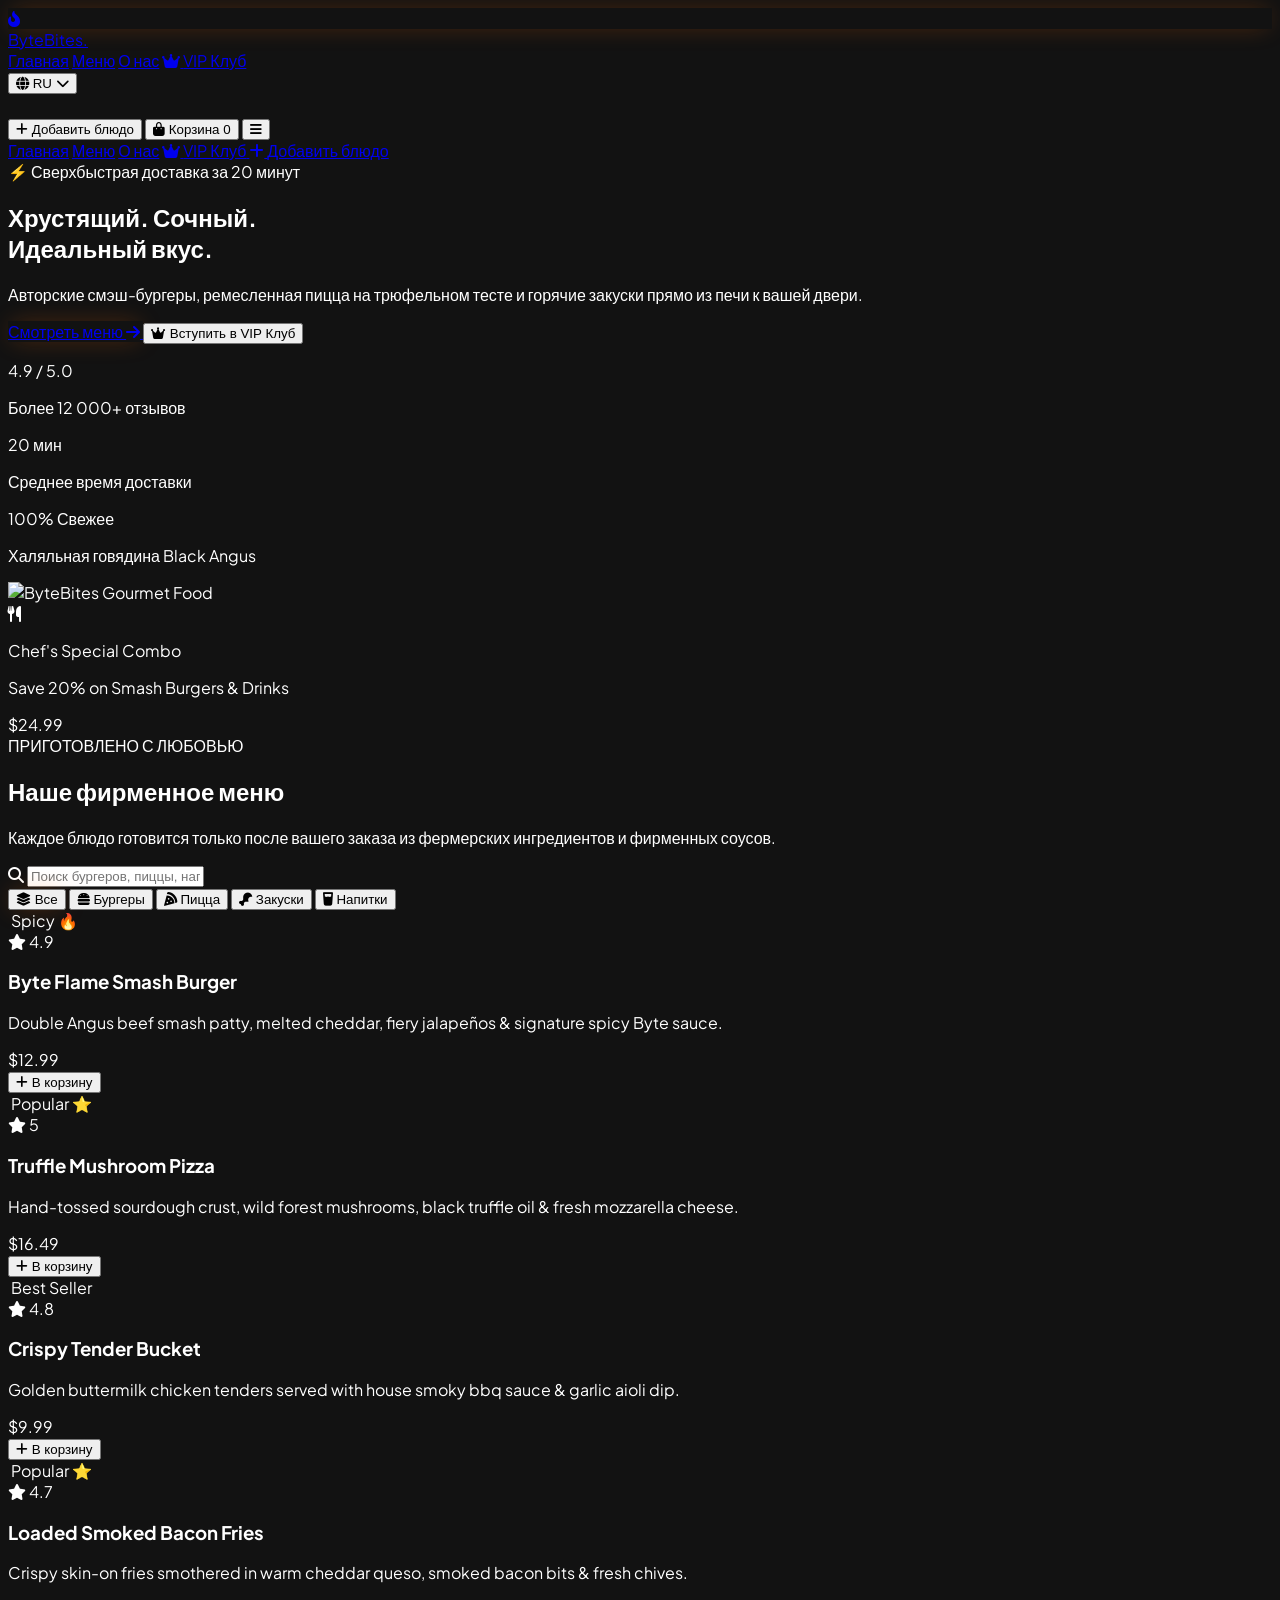
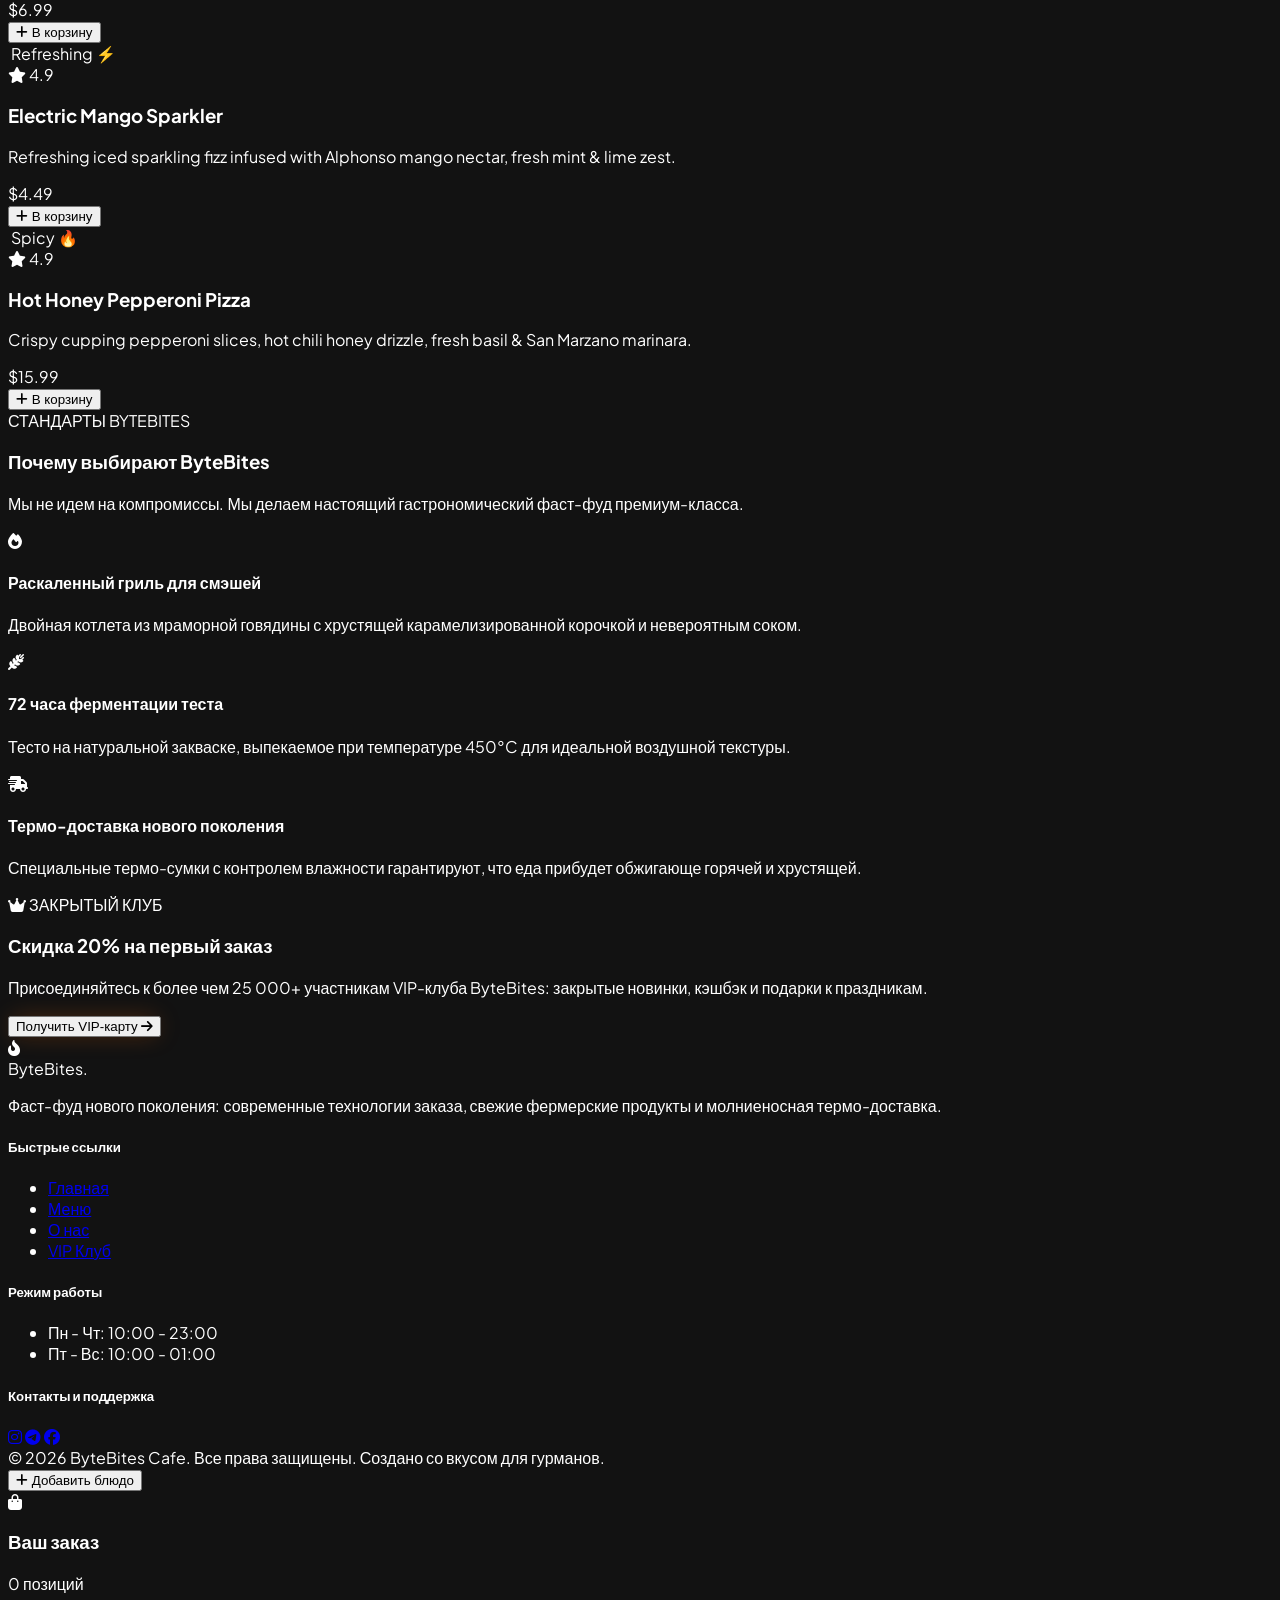
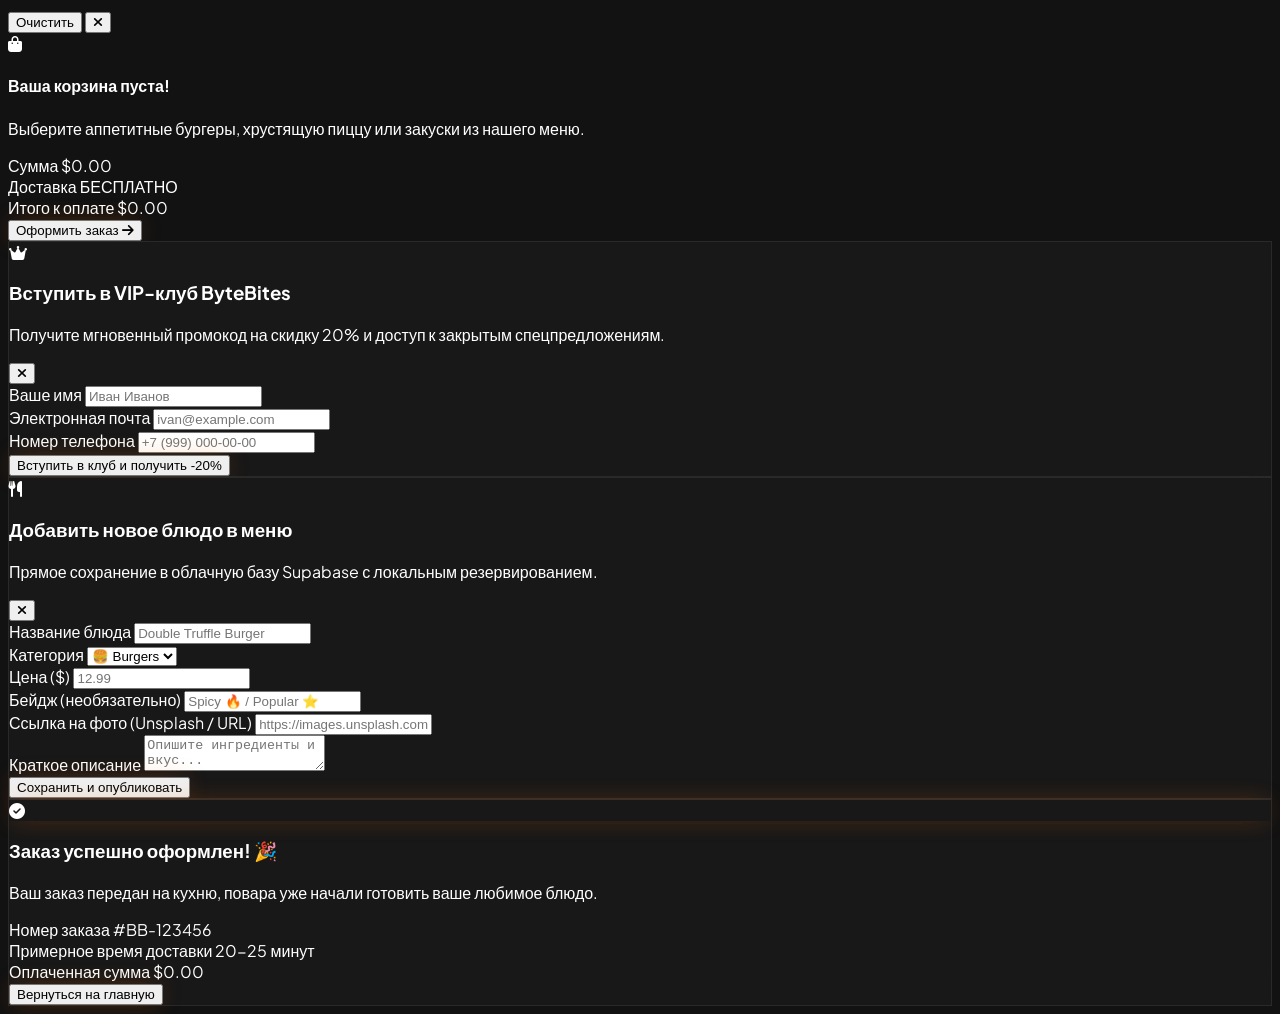
==== index.html @ 3d0bd582 "Update: Added Telegram integration and CSS updates" ====
<!DOCTYPE html>
<html lang="ru" class="scroll-smooth">
<head>
    <meta charset="UTF-8">
    <meta name="viewport" content="width=device-width, initial-scale=1.0">
    <title>ByteBites Cafe | Fast, Fresh & Delivered Hot</title>
    
    <!-- Google Fonts: Plus Jakarta Sans -->
    <link rel="preconnect" href="https://fonts.googleapis.com">
    <link rel="preconnect" href="https://fonts.gstatic.com" crossorigin>
    <link href="https://fonts.googleapis.com/css2?family=Plus+Jakarta+Sans:wght@400;500;600;700;800&display=swap" rel="stylesheet">
    
    <!-- FontAwesome Icons -->
    <link rel="stylesheet" href="https://cdnjs.cloudflare.com/ajax/libs/font-awesome/6.5.1/css/all.min.css">
    
    <!-- Tailwind CSS Play CDN -->
    <script src="https://cdn.tailwindcss.com"></script>
    <script>
        tailwind.config = {
            theme: {
                extend: {
                    colors: {
                        brand: {
                            bg: '#121212',
                            surface: '#1A1A1A',
                            card: '#1E1E1E',
                            border: '#2A2A2A',
                            primary: '#FF6B00',
                            primaryHover: '#E05E00',
                            accent: '#FF8C38',
                        }
                    },
                    fontFamily: {
                        sans: ['"Plus Jakarta Sans"', 'sans-serif'],
                    }
                }
            }
        }
    </script>
    
    <!-- Supabase JS Client SDK -->
    <script src="https://cdn.jsdelivr.net/npm/@supabase/supabase-js@2"></script>

    <!-- Custom Modular CSS -->
    <link rel="stylesheet" href="css/style.css">

    <!-- Modular App Entry Script -->
    <script type="module" src="js/main.js"></script>
</head>
<body data-page="home" class="bg-brand-bg text-white antialiased min-h-screen flex flex-col selection:bg-brand-primary selection:text-white">

    <!-- STICKY NAVBAR HEADER -->
    <header class="sticky top-0 z-40 backdrop-blur-xl bg-brand-bg/90 border-b border-brand-border/80 transition-all duration-300">
        <div class="max-w-7xl mx-auto px-4 sm:px-6 lg:px-8 h-20 flex items-center justify-between">
            
            <!-- Logo -->
            <a href="index.html" class="flex items-center gap-3 group">
                <div class="w-11 h-11 rounded-xl bg-gradient-to-tr from-brand-primary to-amber-500 flex items-center justify-center shadow-glow group-hover:scale-105 transition-transform duration-300">
                    <i class="fa-solid fa-fire-flame-curved text-xl text-white"></i>
                </div>
                <span class="text-2xl font-extrabold tracking-tight text-white group-hover:text-brand-primary transition-colors">
                    ByteBites<span class="text-brand-primary">.</span>
                </span>
            </a>

            <!-- Navigation Links -->
            <nav class="hidden md:flex items-center gap-8 text-sm font-semibold text-gray-300">
                <a href="#hero" data-i18n="nav.home" class="hover:text-brand-primary transition-colors py-1">Главная</a>
                <a href="#menu" data-i18n="nav.menu" class="hover:text-brand-primary transition-colors py-1">Меню</a>
                <a href="#about" data-i18n="nav.about" class="hover:text-brand-primary transition-colors py-1">О нас</a>
                <a href="#" class="btn-open-vip hover:text-brand-primary transition-colors py-1 flex items-center gap-1.5 text-amber-400">
                    <i class="fa-solid fa-crown text-xs"></i>
                    <span data-i18n="nav.vipClub">VIP Клуб</span>
                </a>
            </nav>

            <!-- Action Controls (Language Selector + Add Dish + Cart + Mobile Menu) -->
            <div class="flex items-center gap-3">
                
                <!-- Language Selector Dropdown -->
                <div class="relative">
                    <button id="lang-switch-btn" aria-label="Select Language" class="bg-brand-surface hover:bg-brand-card border border-brand-border hover:border-brand-primary/50 text-gray-200 px-3 py-2 rounded-xl text-xs font-bold flex items-center gap-2 transition-all">
                        <i class="fa-solid fa-globe text-brand-primary"></i>
                        <span id="current-lang-label">RU</span>
                        <i class="fa-solid fa-chevron-down text-[10px] text-gray-400"></i>
                    </button>
                    <div id="lang-dropdown-menu" class="lang-dropdown hidden absolute right-0 mt-2 w-36 bg-brand-surface border border-brand-border rounded-xl shadow-2xl overflow-hidden z-50 py-1">
                        <button data-lang="ru" class="w-full px-4 py-2 text-left text-xs font-semibold text-gray-300 hover:bg-brand-primary hover:text-white flex items-center justify-between transition-colors">
                            <span>Русский</span>
                            <span class="text-[10px] opacity-75">RU</span>
                        </button>
                        <button data-lang="en" class="w-full px-4 py-2 text-left text-xs font-semibold text-gray-300 hover:bg-brand-primary hover:text-white flex items-center justify-between transition-colors">
                            <span>English</span>
                            <span class="text-[10px] opacity-75">EN</span>
                        </button>
                        <button data-lang="uz" class="w-full px-4 py-2 text-left text-xs font-semibold text-gray-300 hover:bg-brand-primary hover:text-white flex items-center justify-between transition-colors">
                            <span>O'zbekcha</span>
                            <span class="text-[10px] opacity-75">UZ</span>
                        </button>
                    </div>
                </div>

                <!-- Add Dish Button (Admin Trigger) -->
                <button class="btn-open-add-dish hidden sm:flex bg-brand-surface hover:bg-brand-card border border-brand-border hover:border-brand-primary/50 text-gray-300 hover:text-brand-primary px-3 py-2 rounded-xl text-xs font-bold items-center gap-1.5 transition-all" title="Добавить блюдо">
                    <i class="fa-solid fa-plus text-xs"></i>
                    <span data-i18n="nav.addDish">Добавить блюдо</span>
                </button>

                <!-- Cart Button -->
                <button id="navbar-cart-btn" aria-label="Корзина" class="relative bg-brand-surface hover:bg-brand-card border border-brand-border hover:border-brand-primary/50 text-white p-2.5 sm:px-4 sm:py-2.5 rounded-xl transition-all duration-300 flex items-center gap-2 group">
                    <i class="fa-solid fa-bag-shopping text-base group-hover:text-brand-primary transition-colors"></i>
                    <span class="hidden sm:inline text-xs font-bold" data-i18n="nav.cart">Корзина</span>
                    <span id="navbar-cart-count" class="hidden absolute -top-2 -right-2 bg-brand-primary text-white text-xs font-extrabold w-5 h-5 rounded-full flex items-center justify-center shadow-glow">0</span>
                </button>

                <!-- Mobile Menu Button -->
                <button id="mobile-menu-btn" aria-label="Меню" class="md:hidden w-10 h-10 bg-brand-surface hover:bg-brand-card border border-brand-border text-gray-300 hover:text-white rounded-xl flex items-center justify-center transition-all">
                    <i class="fa-solid fa-bars text-lg"></i>
                </button>
            </div>
        </div>

        <!-- Mobile Navigation Menu Drawer -->
        <div id="mobile-nav-links" class="hidden md:hidden border-t border-brand-border bg-brand-surface/95 backdrop-blur-xl p-4 space-y-2">
            <a href="#hero" data-i18n="nav.home" class="flex items-center gap-3 px-4 py-2.5 rounded-xl text-sm font-semibold text-gray-300 hover:text-white hover:bg-brand-card">Главная</a>
            <a href="#menu" data-i18n="nav.menu" class="flex items-center gap-3 px-4 py-2.5 rounded-xl text-sm font-semibold text-gray-300 hover:text-white hover:bg-brand-card">Меню</a>
            <a href="#about" data-i18n="nav.about" class="flex items-center gap-3 px-4 py-2.5 rounded-xl text-sm font-semibold text-gray-300 hover:text-white hover:bg-brand-card">О нас</a>
            <a href="#" class="btn-open-vip flex items-center gap-3 px-4 py-2.5 rounded-xl text-sm font-semibold text-amber-400 hover:bg-brand-card">
                <i class="fa-solid fa-crown text-xs"></i>
                <span data-i18n="nav.vipClub">VIP Клуб</span>
            </a>
            <a href="#" class="btn-open-add-dish flex items-center gap-3 px-4 py-2.5 rounded-xl text-sm font-semibold text-brand-primary hover:bg-brand-card">
                <i class="fa-solid fa-plus text-xs"></i>
                <span data-i18n="nav.addDish">Добавить блюдо</span>
            </a>
        </div>
    </header>

    <main class="flex-grow">
        <!-- HERO SECTION -->
        <section id="hero" class="relative py-12 md:py-20 lg:py-24 overflow-hidden border-b border-brand-border/40">
            <!-- Background Glow -->
            <div class="absolute top-1/4 left-1/2 -translate-x-1/2 -translate-y-1/2 w-[550px] h-[550px] bg-brand-primary/10 rounded-full blur-[140px] pointer-events-none"></div>

            <div class="max-w-7xl mx-auto px-4 sm:px-6 lg:px-8">
                <div class="grid grid-cols-1 lg:grid-cols-12 gap-12 items-center">
                    
                    <!-- Left Content -->
                    <div class="lg:col-span-6 space-y-6 text-center lg:text-left">
                        <div class="inline-flex items-center gap-2 px-4 py-2 rounded-full bg-brand-primary/10 border border-brand-primary/20 text-brand-primary text-xs font-bold uppercase tracking-wider">
                            <span data-i18n="hero.badge">⚡ Сверхбыстрая доставка за 20 минут</span>
                        </div>
                        
                        <h1 class="text-4xl sm:text-5xl lg:text-6xl font-black tracking-tight leading-[1.15]">
                            <span data-i18n="hero.title_main">Хрустящий. Сочный.</span> <br class="hidden sm:inline">
                            <span data-i18n="hero.title_accent" class="bg-gradient-to-r from-brand-primary via-amber-400 to-brand-accent bg-clip-text text-transparent">
                                Идеальный вкус.
                            </span>
                        </h1>
                        
                        <p data-i18n="hero.subtitle" class="text-gray-400 text-base sm:text-lg max-w-xl mx-auto lg:mx-0 font-normal leading-relaxed">
                            Авторские смэш-бургеры, ремесленная пицца на трюфельном тесте и горячие закуски прямо из печи к вашей двери.
                        </p>
                        
                        <div class="flex flex-col sm:flex-row items-center justify-center lg:justify-start gap-4 pt-2">
                            <a href="#menu" class="w-full sm:w-auto px-8 py-4 bg-brand-primary hover:bg-brand-primaryHover text-white font-bold rounded-xl shadow-glow transition-all duration-300 flex items-center justify-center gap-3 group text-center">
                                <span data-i18n="hero.exploreMenu">Смотреть меню</span>
                                <i class="fa-solid fa-arrow-right group-hover:translate-x-1 transition-transform"></i>
                            </a>
                            <button class="btn-open-vip w-full sm:w-auto px-8 py-4 bg-brand-surface hover:bg-brand-card border border-brand-border hover:border-gray-600 text-amber-400 font-bold rounded-xl transition-all duration-300 flex items-center justify-center gap-2">
                                <i class="fa-solid fa-crown text-sm"></i>
                                <span data-i18n="hero.joinVip">Вступить в VIP Клуб</span>
                            </button>
                        </div>

                        <!-- Stats Highlights -->
                        <div class="grid grid-cols-3 gap-4 pt-6 border-t border-brand-border/60 max-w-lg mx-auto lg:mx-0">
                            <div>
                                <p class="text-2xl font-extrabold text-white" data-i18n="hero.rating">4.9 / 5.0</p>
                                <p class="text-xs text-gray-400 font-medium" data-i18n="hero.reviewsLabel">12 000+ отзывов</p>
                            </div>
                            <div>
                                <p class="text-2xl font-extrabold text-brand-primary" data-i18n="hero.deliveryTime">20 мин</p>
                                <p class="text-xs text-gray-400 font-medium" data-i18n="hero.deliveryLabel">Время доставки</p>
                            </div>
                            <div>
                                <p class="text-2xl font-extrabold text-white" data-i18n="hero.fresh">100%</p>
                                <p class="text-xs text-gray-400 font-medium" data-i18n="hero.halalLabel">Халяль Angus</p>
                            </div>
                        </div>
                    </div>

                    <!-- Right Image Banner -->
                    <div class="lg:col-span-6 relative">
                        <div class="relative rounded-3xl overflow-hidden border border-brand-border/80 bg-brand-surface shadow-2xl group">
                            <img 
                                src="https://images.unsplash.com/photo-1550547660-d9450f859349?q=80&w=1200&auto=format&fit=crop" 
                                alt="ByteBites Gourmet Food" 
                                class="w-full h-[380px] sm:h-[480px] object-cover group-hover:scale-105 transition-transform duration-700"
                                loading="eager"
                                decoding="async"
                            >
                            <div class="absolute inset-0 bg-gradient-to-t from-brand-bg/90 via-transparent to-transparent"></div>
                            
                            <!-- Floating Promo Card -->
                            <div class="absolute bottom-6 left-6 right-6 p-4 rounded-2xl backdrop-blur-md bg-black/60 border border-white/10 flex items-center justify-between">
                                <div class="flex items-center gap-3">
                                    <div class="w-10 h-10 rounded-full bg-brand-primary/20 flex items-center justify-center text-brand-primary">
                                        <i class="fa-solid fa-utensils"></i>
                                    </div>
                                    <div>
                                        <p class="text-sm font-bold text-white">Chef's Special Combo</p>
                                        <p class="text-xs text-gray-400">Save 20% on Smash Burgers & Drinks</p>
                                    </div>
                                </div>
                                <span class="bg-brand-primary text-white text-xs font-bold px-3 py-1.5 rounded-lg">$24.99</span>
                            </div>
                        </div>
                    </div>

                </div>
            </div>
        </section>

        <!-- MENU SECTION -->
        <section id="menu" class="py-16 md:py-24 max-w-7xl mx-auto px-4 sm:px-6 lg:px-8">
            
            <!-- Section Title & Subtitle -->
            <div class="text-center max-w-3xl mx-auto mb-10 space-y-3">
                <span class="text-brand-primary text-xs font-bold uppercase tracking-widest" data-i18n="menu.tag">ПРИГОТОВЛЕНО С ЛЮБОВЬЮ</span>
                <h2 class="text-3xl sm:text-4xl font-extrabold text-white" data-i18n="menu.title">Наше фирменное меню</h2>
                <p class="text-gray-400 text-sm sm:text-base" data-i18n="menu.subtitle">Каждое блюдо готовится только после вашего заказа из фермерских ингредиентов и фирменных соусов.</p>
            </div>

            <!-- Search Bar -->
            <div class="max-w-md mx-auto mb-8">
                <div class="relative">
                    <span class="absolute left-4 top-1/2 -translate-y-1/2 text-gray-400">
                        <i class="fa-solid fa-magnifying-glass"></i>
                    </span>
                    <input 
                        id="menu-search-input" 
                        type="text" 
                        data-i18n-placeholder="menu.search_placeholder" 
                        placeholder="Поиск бургеров, пиццы, напитков..." 
                        class="w-full bg-brand-surface border border-brand-border focus:border-brand-primary focus:ring-2 focus:ring-brand-primary/20 text-white text-sm rounded-2xl pl-11 pr-4 py-3.5 outline-none transition-all placeholder-gray-500"
                    >
                </div>
            </div>

            <!-- Dynamic Category Filter Pills -->
            <div class="flex items-center justify-center gap-3 flex-wrap mb-12" id="category-pills-container">
                <!-- Injected dynamically via menuGrid.js -->
            </div>

            <!-- Dynamic Menu Cards Grid -->
            <div class="grid grid-cols-1 sm:grid-cols-2 lg:grid-cols-3 gap-8" id="menu-grid-container">
                <!-- Injected dynamically via menuGrid.js -->
            </div>
        </section>

        <!-- ABOUT / FEATURES SECTION -->
        <section id="about" class="py-16 bg-brand-surface border-y border-brand-border/60">
            <div class="max-w-7xl mx-auto px-4 sm:px-6 lg:px-8">
                
                <div class="text-center max-w-2xl mx-auto mb-12 space-y-2">
                    <span class="text-brand-primary text-xs font-bold uppercase tracking-widest" data-i18n="about.tag">СТАНДАРТЫ BYTEBITES</span>
                    <h3 class="text-2xl sm:text-3xl font-extrabold text-white" data-i18n="about.title">Почему выбирают ByteBites</h3>
                    <p class="text-gray-400 text-sm" data-i18n="about.subtitle">Мы не идем на компромиссы. Мы делаем настоящий гастрономический фаст-фуд премиум-класса.</p>
                </div>

                <div class="grid grid-cols-1 md:grid-cols-3 gap-8">
                    <div class="p-6 rounded-2xl bg-brand-card/50 border border-brand-border/60 hover:border-brand-primary/40 transition-colors">
                        <div class="w-14 h-14 rounded-2xl bg-brand-primary/10 text-brand-primary flex items-center justify-center text-2xl mb-4">
                            <i class="fa-solid fa-fire"></i>
                        </div>
                        <h4 class="text-lg font-bold text-white mb-2" data-i18n="about.feature1_title">Раскаленный гриль для смэшей</h4>
                        <p class="text-xs sm:text-sm text-gray-400 leading-relaxed" data-i18n="about.feature1_desc">Двойная котлета из мраморной говядины с хрустящей карамелизированной корочкой и невероятным соком.</p>
                    </div>

                    <div class="p-6 rounded-2xl bg-brand-card/50 border border-brand-border/60 hover:border-brand-primary/40 transition-colors">
                        <div class="w-14 h-14 rounded-2xl bg-brand-primary/10 text-brand-primary flex items-center justify-center text-2xl mb-4">
                            <i class="fa-solid fa-wheat-awn"></i>
                        </div>
                        <h4 class="text-lg font-bold text-white mb-2" data-i18n="about.feature2_title">72 часа ферментации теста</h4>
                        <p class="text-xs sm:text-sm text-gray-400 leading-relaxed" data-i18n="about.feature2_desc">Тесто на натуральной закваске, выпекаемое при температуре 450°C для идеальной воздушной текстуры.</p>
                    </div>

                    <div class="p-6 rounded-2xl bg-brand-card/50 border border-brand-border/60 hover:border-brand-primary/40 transition-colors">
                        <div class="w-14 h-14 rounded-2xl bg-brand-primary/10 text-brand-primary flex items-center justify-center text-2xl mb-4">
                            <i class="fa-solid fa-truck-fast"></i>
                        </div>
                        <h4 class="text-lg font-bold text-white mb-2" data-i18n="about.feature3_title">Термо-доставка нового поколения</h4>
                        <p class="text-xs sm:text-sm text-gray-400 leading-relaxed" data-i18n="about.feature3_desc">Специальные термо-сумки с контролем влажности гарантируют, что еда прибудет обжигающе горячей и хрустящей.</p>
                    </div>
                </div>
            </div>
        </section>

        <!-- VIP PROMO CALLOUT -->
        <section class="py-16 max-w-7xl mx-auto px-4 sm:px-6 lg:px-8">
            <div class="relative rounded-3xl bg-gradient-to-r from-brand-card via-brand-surface to-brand-card border border-amber-500/30 p-8 sm:p-12 overflow-hidden shadow-2xl text-center md:text-left">
                <div class="relative z-10 flex flex-col md:flex-row items-center justify-between gap-8">
                    <div class="space-y-3 max-w-xl">
                        <span class="text-amber-400 text-xs font-bold uppercase tracking-widest flex items-center justify-center md:justify-start gap-2">
                            <i class="fa-solid fa-crown"></i>
                            <span data-i18n="vip.badge">ЗАКРЫТЫЙ КЛУБ</span>
                        </span>
                        <h3 class="text-2xl sm:text-3xl font-extrabold text-white" data-i18n="vip.title">Скидка 20% на первый заказ</h3>
                        <p class="text-gray-400 text-sm" data-i18n="vip.subtitle">Присоединяйтесь к более чем 25 000+ участникам VIP-клуба ByteBites: закрытые новинки, кэшбэк и подарки к праздникам.</p>
                    </div>
                    <button class="btn-open-vip whitespace-nowrap px-8 py-4 bg-gradient-to-r from-amber-500 to-amber-600 hover:from-amber-400 hover:to-amber-500 text-black font-extrabold rounded-2xl shadow-glow transition-all duration-300 flex items-center gap-3">
                        <span data-i18n="vip.button">Получить VIP-карту</span>
                        <i class="fa-solid fa-arrow-right"></i>
                    </button>
                </div>
            </div>
        </section>
    </main>

    <!-- FOOTER -->
    <footer id="contact" class="bg-black/90 border-t border-brand-border/80 py-12 text-gray-400 text-sm">
        <div class="max-w-7xl mx-auto px-4 sm:px-6 lg:px-8 grid grid-cols-1 md:grid-cols-4 gap-8">
            <div class="space-y-4">
                <div class="flex items-center gap-2">
                    <div class="w-8 h-8 rounded-lg bg-brand-primary flex items-center justify-center text-white font-bold">
                        <i class="fa-solid fa-fire-flame-curved"></i>
                    </div>
                    <span class="text-xl font-extrabold text-white">ByteBites<span class="text-brand-primary">.</span></span>
                </div>
                <p class="text-xs text-gray-400 leading-relaxed" data-i18n="footer.brand_desc">Фаст-фуд нового поколения: современные технологии заказа, свежие фермерские продукты и молниеносная термо-доставка.</p>
            </div>
            
            <div>
                <h5 class="text-white font-bold mb-3 text-sm" data-i18n="footer.links_title">Быстрые ссылки</h5>
                <ul class="space-y-2 text-xs">
                    <li><a href="#hero" data-i18n="nav.home" class="hover:text-brand-primary transition-colors">Главная</a></li>
                    <li><a href="#menu" data-i18n="nav.menu" class="hover:text-brand-primary transition-colors">Меню</a></li>
                    <li><a href="#about" data-i18n="nav.about" class="hover:text-brand-primary transition-colors">О нас</a></li>
                    <li><a href="#" class="btn-open-vip hover:text-amber-400 transition-colors" data-i18n="nav.vipClub">VIP Клуб</a></li>
                </ul>
            </div>

            <div>
                <h5 class="text-white font-bold mb-3 text-sm" data-i18n="footer.hours_title">Режим работы</h5>
                <ul class="space-y-2 text-xs">
                    <li data-i18n="footer.hours_weekdays">Пн - Чт: 10:00 - 23:00</li>
                    <li data-i18n="footer.hours_weekends">Пт - Вс: 10:00 - 01:00</li>
                </ul>
            </div>

            <div>
                <h5 class="text-white font-bold mb-3 text-sm" data-i18n="footer.contact_title">Контакты и поддержка</h5>
                <div class="flex gap-3 text-lg mt-3">
                    <a href="#" class="w-9 h-9 rounded-lg bg-brand-surface hover:bg-brand-primary text-gray-300 hover:text-white flex items-center justify-center transition-all"><i class="fa-brands fa-instagram"></i></a>
                    <a href="#" class="w-9 h-9 rounded-lg bg-brand-surface hover:bg-brand-primary text-gray-300 hover:text-white flex items-center justify-center transition-all"><i class="fa-brands fa-telegram"></i></a>
                    <a href="#" class="w-9 h-9 rounded-lg bg-brand-surface hover:bg-brand-primary text-gray-300 hover:text-white flex items-center justify-center transition-all"><i class="fa-brands fa-facebook"></i></a>
                </div>
            </div>
        </div>
        <div class="max-w-7xl mx-auto px-4 mt-8 pt-6 border-t border-brand-border/40 flex flex-col sm:flex-row items-center justify-between gap-3 text-xs text-gray-500">
            <div>© 2026 ByteBites Cafe. <span data-i18n="footer.rights">Все права защищены. Создано со вкусом для гурманов.</span></div>
            <div>
                <button class="btn-open-add-dish inline-flex items-center gap-1.5 text-gray-500 hover:text-brand-primary transition-colors">
                    <i class="fa-solid fa-plus text-[10px]"></i>
                    <span data-i18n="nav.addDish">Добавить блюдо</span>
                </button>
            </div>
        </div>
    </footer>

    <!-- CART OVERLAY BACKDROP -->
    <div id="cart-backdrop" class="fixed inset-0 bg-black/70 backdrop-blur-sm z-40 hidden transition-opacity duration-300"></div>

    <!-- CART SLIDE-OVER DRAWER -->
    <aside id="cart-drawer" class="fixed top-0 right-0 h-full w-full sm:w-[420px] bg-brand-surface border-l border-brand-border z-50 transform translate-x-full transition-transform duration-300 ease-in-out flex flex-col justify-between shadow-2xl">
        
        <!-- Drawer Header -->
        <div class="p-6 border-b border-brand-border/80 flex items-center justify-between bg-brand-bg">
            <div class="flex items-center gap-3">
                <div class="w-9 h-9 rounded-lg bg-brand-primary/20 text-brand-primary flex items-center justify-center">
                    <i class="fa-solid fa-bag-shopping"></i>
                </div>
                <div>
                    <h3 class="text-lg font-extrabold text-white" data-i18n="cart.title">Ваш заказ</h3>
                    <p class="text-xs text-gray-400"><span id="cart-drawer-count">0</span> <span data-i18n="cart.items_count">позиций</span></p>
                </div>
            </div>
            <div class="flex items-center gap-2">
                <button id="clear-cart-btn" class="text-xs text-gray-400 hover:text-red-400 px-2 py-1 transition-colors" data-i18n="cart.clear_btn">Очистить</button>
                <button id="close-cart-btn" aria-label="Закрыть корзину" class="w-9 h-9 rounded-lg bg-brand-card hover:bg-gray-700 text-gray-400 hover:text-white flex items-center justify-center transition-colors">
                    <i class="fa-solid fa-xmark text-lg"></i>
                </button>
            </div>
        </div>

        <!-- Empty Cart State -->
        <div id="cart-empty-state" class="hidden flex-1 flex flex-col items-center justify-center p-8 text-center">
            <div class="w-20 h-20 rounded-full bg-brand-card border border-brand-border flex items-center justify-center text-3xl text-gray-600 mb-4">
                <i class="fa-solid fa-bag-shopping"></i>
            </div>
            <h4 class="text-base font-bold text-white mb-1" data-i18n="cart.empty_title">Ваша корзина пуста!</h4>
            <p class="text-xs text-gray-400 max-w-xs mb-6" data-i18n="cart.empty_desc">Выберите аппетитные бургеры, хрустящую пиццу или закуски из нашего меню.</p>
        </div>

        <!-- Drawer Content Items List -->
        <div id="cart-items-container" class="p-6 flex-grow overflow-y-auto space-y-4">
            <!-- Dynamic Cart Items Rendered via cartDrawer.js -->
        </div>

        <!-- Drawer Footer / Summary -->
        <div id="cart-summary-footer" class="p-6 border-t border-brand-border/80 bg-brand-bg space-y-4">
            <div class="space-y-2 text-xs sm:text-sm text-gray-400">
                <div class="flex justify-between">
                    <span data-i18n="cart.subtotal">Сумма</span>
                    <span id="cart-subtotal-val" class="font-bold text-white">$0.00</span>
                </div>
                <div class="flex justify-between">
                    <span data-i18n="cart.delivery_fee">Доставка</span>
                    <span class="font-bold text-emerald-400" data-i18n="cart.delivery_free">БЕСПЛАТНО</span>
                </div>
                <div class="flex justify-between text-base font-extrabold text-white pt-2 border-t border-brand-border/60">
                    <span data-i18n="cart.total">Итого к оплате</span>
                    <span id="cart-total-val" class="text-brand-primary">$0.00</span>
                </div>
            </div>

            <button id="cart-checkout-btn" class="w-full py-4 bg-brand-primary hover:bg-brand-primaryHover text-white font-bold rounded-xl shadow-glow transition-all duration-300 flex items-center justify-center gap-2">
                <span data-i18n="cart.checkout_btn">Оформить заказ</span>
                <i class="fa-solid fa-arrow-right"></i>
            </button>
        </div>
    </aside>

    <!-- VIP CLUB MODAL -->
    <div id="vip-modal" class="fixed inset-0 z-50 flex items-center justify-center p-4 hidden bg-black/80 backdrop-blur-md">
        <div class="relative bg-brand-card border border-brand-border rounded-3xl w-full max-w-md p-6 sm:p-8 shadow-2xl space-y-6">
            <div class="flex items-center justify-between border-b border-brand-border/80 pb-4">
                <div class="flex items-center gap-3">
                    <div class="w-10 h-10 rounded-xl bg-amber-500/20 text-amber-400 flex items-center justify-center text-lg">
                        <i class="fa-solid fa-crown"></i>
                    </div>
                    <div>
                        <h3 class="text-lg font-black text-white" data-i18n="modal_vip.title">Вступить в VIP-клуб ByteBites</h3>
                        <p class="text-xs text-gray-400" data-i18n="modal_vip.subtitle">Получите промокод на -20%.</p>
                    </div>
                </div>
                <button id="close-vip-modal" class="text-gray-400 hover:text-white"><i class="fa-solid fa-xmark text-lg"></i></button>
            </div>

            <form id="vip-form" class="space-y-4">
                <div class="space-y-1.5">
                    <label class="block text-xs font-bold text-gray-300 uppercase" data-i18n="modal_vip.name_label">Ваше имя</label>
                    <input name="name" type="text" required data-i18n-placeholder="modal_vip.name_placeholder" placeholder="Иван Иванов" class="w-full bg-brand-surface border border-brand-border focus:border-brand-primary text-white text-sm rounded-xl px-4 py-3 outline-none">
                </div>
                <div class="space-y-1.5">
                    <label class="block text-xs font-bold text-gray-300 uppercase" data-i18n="modal_vip.email_label">Электронная почта</label>
                    <input name="email" type="email" required data-i18n-placeholder="modal_vip.email_placeholder" placeholder="ivan@example.com" class="w-full bg-brand-surface border border-brand-border focus:border-brand-primary text-white text-sm rounded-xl px-4 py-3 outline-none">
                </div>
                <div class="space-y-1.5">
                    <label class="block text-xs font-bold text-gray-300 uppercase" data-i18n="modal_vip.phone_label">Номер телефона</label>
                    <input name="phone" type="tel" required data-i18n-placeholder="modal_vip.phone_placeholder" placeholder="+7 (999) 000-00-00" class="w-full bg-brand-surface border border-brand-border focus:border-brand-primary text-white text-sm rounded-xl px-4 py-3 outline-none">
                </div>
                <div class="pt-2">
                    <button type="submit" class="w-full py-3.5 bg-gradient-to-r from-amber-500 to-amber-600 hover:from-amber-400 hover:to-amber-500 text-black font-extrabold rounded-xl shadow-glow transition-all" data-i18n="modal_vip.submit_btn">
                        Вступить в клуб и получить -20%
                    </button>
                </div>
            </form>
        </div>
    </div>

    <!-- ADD NEW DISH MODAL -->
    <div id="add-dish-modal" class="fixed inset-0 z-50 flex items-center justify-center p-4 hidden bg-black/80 backdrop-blur-md overflow-y-auto">
        <div class="relative bg-brand-card border border-brand-border rounded-3xl w-full max-w-lg p-6 sm:p-8 shadow-2xl space-y-5 my-8">
            <div class="flex items-center justify-between border-b border-brand-border/80 pb-4">
                <div class="flex items-center gap-3">
                    <div class="w-10 h-10 rounded-xl bg-brand-primary/20 text-brand-primary flex items-center justify-center text-lg">
                        <i class="fa-solid fa-utensils"></i>
                    </div>
                    <div>
                        <h3 class="text-lg font-black text-white" data-i18n="modal_add_dish.title">Добавить новое блюдо в меню</h3>
                        <p class="text-xs text-gray-400" data-i18n="modal_add_dish.subtitle">Сохранение в облако с локальным резервом.</p>
                    </div>
                </div>
                <button id="close-add-dish-modal" class="text-gray-400 hover:text-white"><i class="fa-solid fa-xmark text-lg"></i></button>
            </div>

            <form id="add-dish-form" class="space-y-4">
                <div class="grid grid-cols-1 sm:grid-cols-2 gap-4">
                    <div class="space-y-1.5">
                        <label class="block text-xs font-bold text-gray-300 uppercase" data-i18n="modal_add_dish.name_label">Название блюда</label>
                        <input name="name" type="text" required placeholder="Double Truffle Burger" class="w-full bg-brand-surface border border-brand-border focus:border-brand-primary text-white text-sm rounded-xl px-4 py-2.5 outline-none">
                    </div>
                    <div class="space-y-1.5">
                        <label class="block text-xs font-bold text-gray-300 uppercase" data-i18n="modal_add_dish.category_label">Категория</label>
                        <select name="category" required class="w-full bg-brand-surface border border-brand-border focus:border-brand-primary text-white text-sm rounded-xl px-4 py-2.5 outline-none">
                            <option value="burgers">🍔 Burgers</option>
                            <option value="pizza">🍕 Pizza</option>
                            <option value="sides">🍟 Sides</option>
                            <option value="drinks">🍹 Drinks</option>
                        </select>
                    </div>
                </div>

                <div class="grid grid-cols-1 sm:grid-cols-2 gap-4">
                    <div class="space-y-1.5">
                        <label class="block text-xs font-bold text-gray-300 uppercase" data-i18n="modal_add_dish.price_label">Цена ($)</label>
                        <input name="price" type="number" step="0.01" min="0.5" required placeholder="12.99" class="w-full bg-brand-surface border border-brand-border focus:border-brand-primary text-white text-sm rounded-xl px-4 py-2.5 outline-none">
                    </div>
                    <div class="space-y-1.5">
                        <label class="block text-xs font-bold text-gray-300 uppercase" data-i18n="modal_add_dish.badge_label">Бейдж (необязательно)</label>
                        <input name="badge" type="text" placeholder="Spicy 🔥 / Popular ⭐" class="w-full bg-brand-surface border border-brand-border focus:border-brand-primary text-white text-sm rounded-xl px-4 py-2.5 outline-none">
                    </div>
                </div>

                <div class="space-y-1.5">
                    <label class="block text-xs font-bold text-gray-300 uppercase" data-i18n="modal_add_dish.image_label">Ссылка на фото (Unsplash / URL)</label>
                    <input name="image" type="url" placeholder="https://images.unsplash.com/..." class="w-full bg-brand-surface border border-brand-border focus:border-brand-primary text-white text-sm rounded-xl px-4 py-2.5 outline-none">
                </div>

                <div class="space-y-1.5">
                    <label class="block text-xs font-bold text-gray-300 uppercase" data-i18n="modal_add_dish.desc_label">Краткое описание</label>
                    <textarea name="description" rows="2" placeholder="Опишите ингредиенты и вкус..." class="w-full bg-brand-surface border border-brand-border focus:border-brand-primary text-white text-sm rounded-xl px-4 py-2.5 outline-none resize-none"></textarea>
                </div>

                <div class="pt-2">
                    <button type="submit" class="w-full py-3.5 bg-brand-primary hover:bg-brand-primaryHover text-white font-bold rounded-xl shadow-glow transition-all" data-i18n="modal_add_dish.submit_btn">
                        Сохранить и опубликовать
                    </button>
                </div>
            </form>
        </div>
    </div>

    <!-- CHECKOUT CONFIRMATION MODAL -->
    <div id="checkout-modal" class="fixed inset-0 z-50 flex items-center justify-center p-4 hidden bg-black/80 backdrop-blur-md">
        <div class="relative bg-brand-card border border-brand-border rounded-3xl max-w-md w-full p-6 sm:p-8 text-center space-y-6 shadow-2xl">
            <div class="w-20 h-20 mx-auto rounded-full bg-gradient-to-tr from-brand-primary to-amber-400 flex items-center justify-center text-white text-3xl shadow-glow">
                <i class="fa-solid fa-circle-check"></i>
            </div>

            <div class="space-y-2">
                <h3 class="text-2xl font-black text-white" data-i18n="modal_checkout.title">Заказ успешно оформлен! 🎉</h3>
                <p class="text-xs sm:text-sm text-gray-300" data-i18n="modal_checkout.subtitle">Ваш заказ передан на кухню, повара уже начали готовить ваше любимое блюдо.</p>
            </div>

            <div class="bg-brand-surface border border-brand-border/60 rounded-2xl p-4 space-y-3 text-xs sm:text-sm text-left">
                <div class="flex justify-between items-center pb-2 border-b border-brand-border/50">
                    <span class="text-gray-400" data-i18n="modal_checkout.order_id">Номер заказа</span>
                    <span id="checkout-order-id" class="font-extrabold text-brand-primary">#BB-123456</span>
                </div>
                <div class="flex justify-between items-center pb-2 border-b border-brand-border/50">
                    <span class="text-gray-400" data-i18n="modal_checkout.est_time">Время доставки</span>
                    <span class="font-bold text-emerald-400" data-i18n="modal_checkout.est_time_val">20-25 минут</span>
                </div>
                <div class="flex justify-between items-center">
                    <span class="text-gray-400" data-i18n="modal_checkout.total_paid">Оплаченная сумма</span>
                    <span id="checkout-total-paid" class="font-extrabold text-white">$0.00</span>
                </div>
            </div>

            <button id="close-checkout-modal" class="w-full py-3.5 bg-brand-primary hover:bg-brand-primaryHover text-white font-bold rounded-xl shadow-glow transition-all" data-i18n="modal_checkout.continue_btn">
                Вернуться на главную
            </button>
        </div>
    </div>

    <!-- CONTAINER FOR TOAST NOTIFICATIONS -->
    <div id="toast-container" class="fixed bottom-6 right-6 z-50 flex flex-col gap-3 pointer-events-none max-w-sm w-full px-4"></div>

</body>
</html>
---- css/style.css ----
/* ==========================================================================
   ByteBites Cafe - Base & Component Stylesheet
   ========================================================================== */

/* Custom Typography & Base */
body {
    background-color: #121212;
    color: #FFFFFF;
    font-family: 'Plus Jakarta Sans', -apple-system, BlinkMacSystemFont, 'Segoe UI', Roboto, sans-serif;
    overflow-x: hidden;
}

/* Custom Scrollbar */
::-webkit-scrollbar {
    width: 8px;
    height: 8px;
}

::-webkit-scrollbar-track {
    background: #121212;
}

::-webkit-scrollbar-thumb {
    background: #2A2A2A;
    border-radius: 4px;
}

::-webkit-scrollbar-thumb:hover {
    background: #FF6B00;
}

/* Glassmorphism Panels & Modals */
.glass-panel, 
#vip-modal,
#add-dish-modal,
#checkout-modal {
    background: rgba(26, 26, 26, 0.88);
    backdrop-filter: blur(16px);
    -webkit-backdrop-filter: blur(16px);
    border: 1px solid rgba(255, 255, 255, 0.08);
}

/* Custom Glow & Hover Effects */
.shadow-glow {
    box-shadow: 0 0 25px -5px rgba(255, 107, 0, 0.4);
}

.shadow-glow-lg {
    box-shadow: 0 0 40px -5px rgba(255, 107, 0, 0.5);
}

/* Badge Pulse Animation */
@keyframes badge-bump {
    0% { transform: scale(1); }
    50% { transform: scale(1.35); }
    100% { transform: scale(1); }
}

.animate-badge-bump {
    animation: badge-bump 0.3s cubic-bezier(0.175, 0.885, 0.32, 1.275);
}

/* Smooth Transitions */
.transition-standard {
    transition: all 0.25s ease-in-out;
}

/* Line clamp utilities for descriptions */
.line-clamp-2 {
    display: -webkit-box;
    -webkit-line-clamp: 2;
    -webkit-box-orient: vertical;
    overflow: hidden;
}

.line-clamp-3 {
    display: -webkit-box;
    -webkit-line-clamp: 3;
    -webkit-box-orient: vertical;
    overflow: hidden;
}

/* Language selector dropdown style */
.lang-dropdown {
    transition: opacity 0.2s ease, transform 0.2s ease, visibility 0.2s;
}

.lang-dropdown.hidden {
    opacity: 0;
    transform: translateY(-8px);
    pointer-events: none;
    visibility: hidden;
}
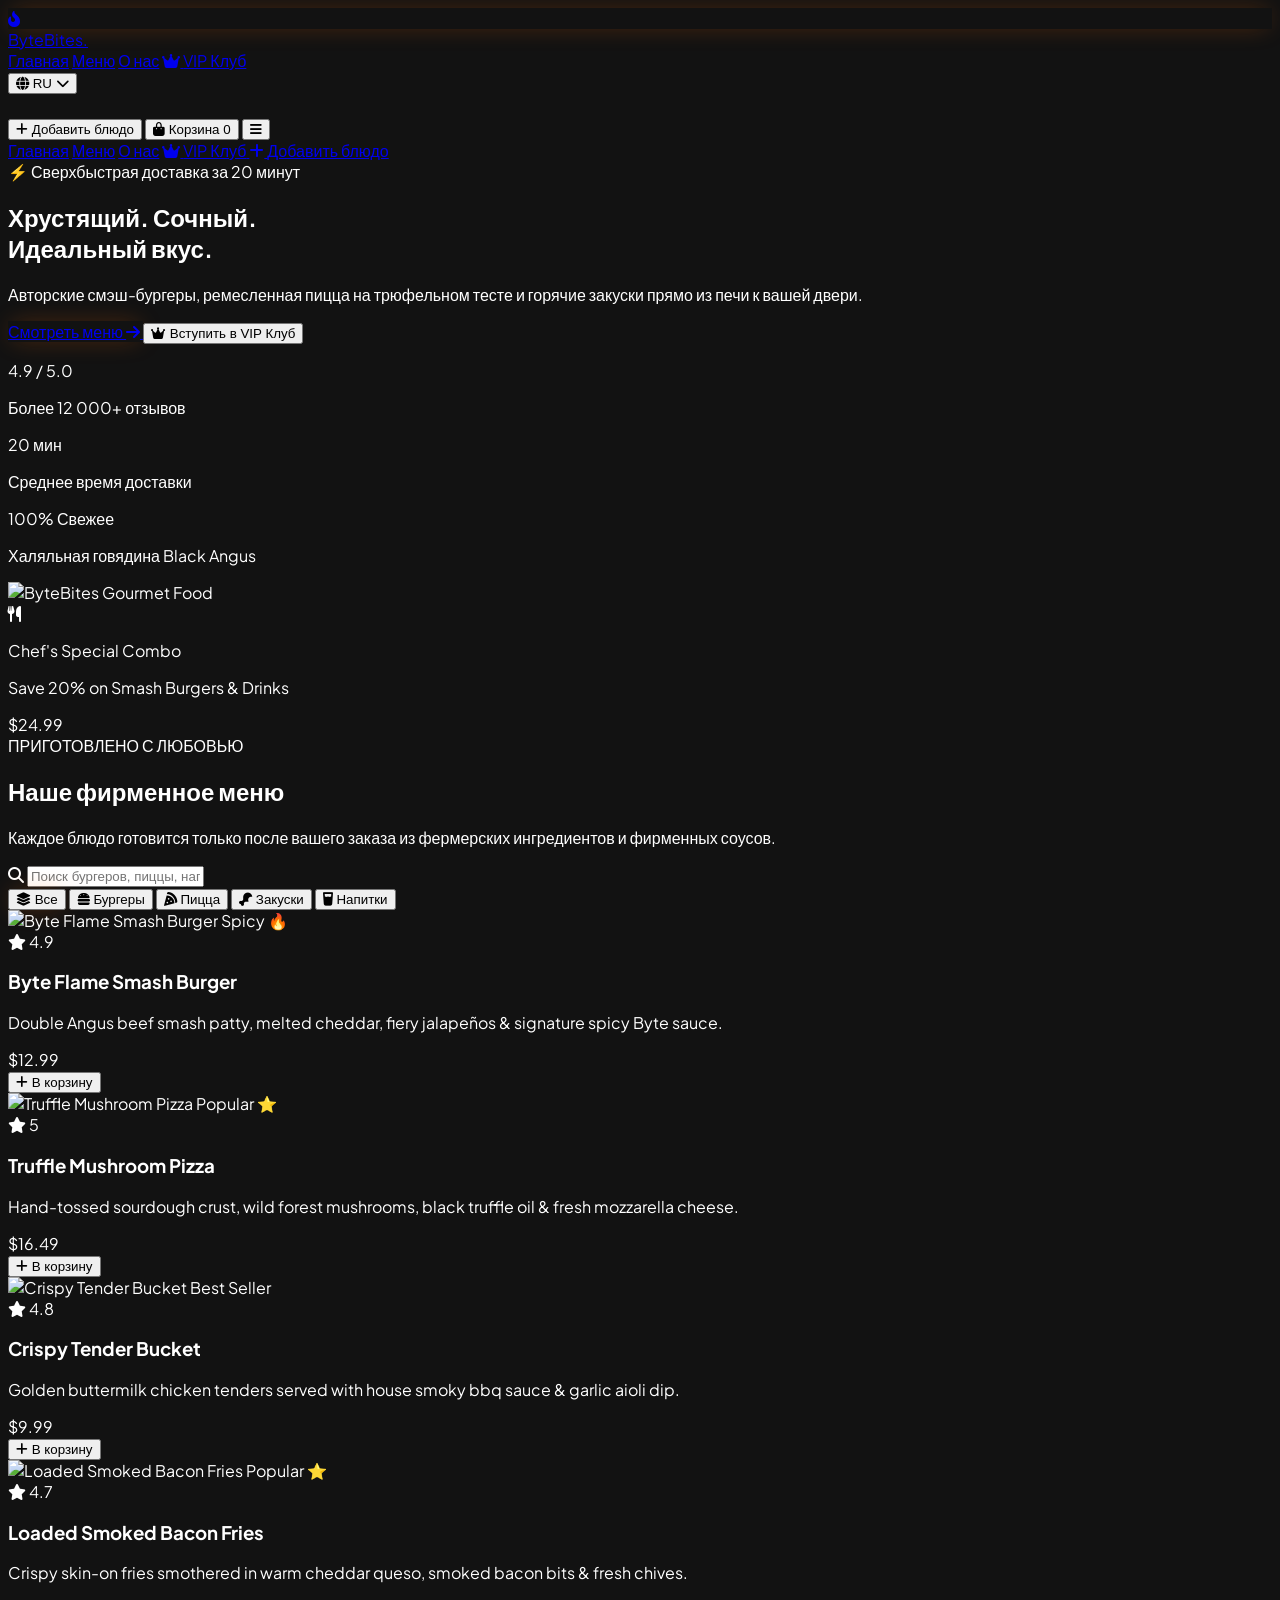
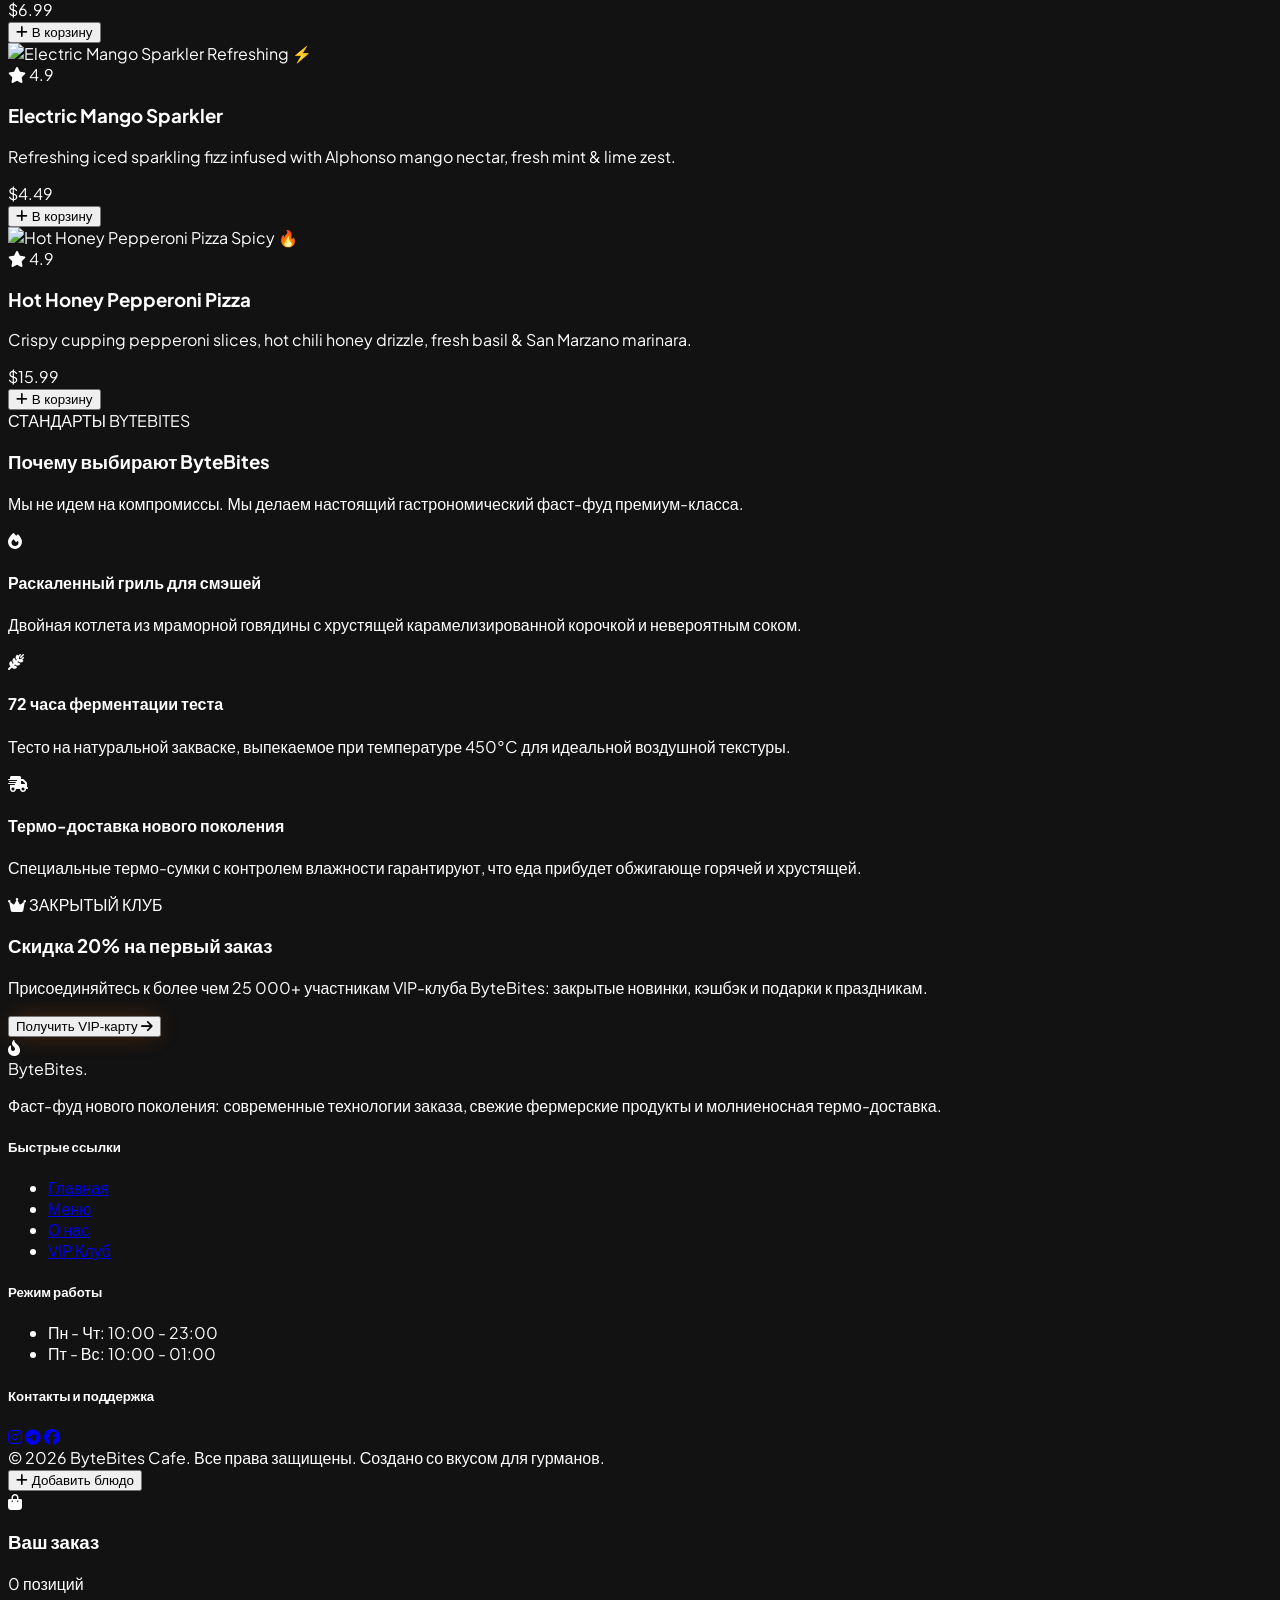
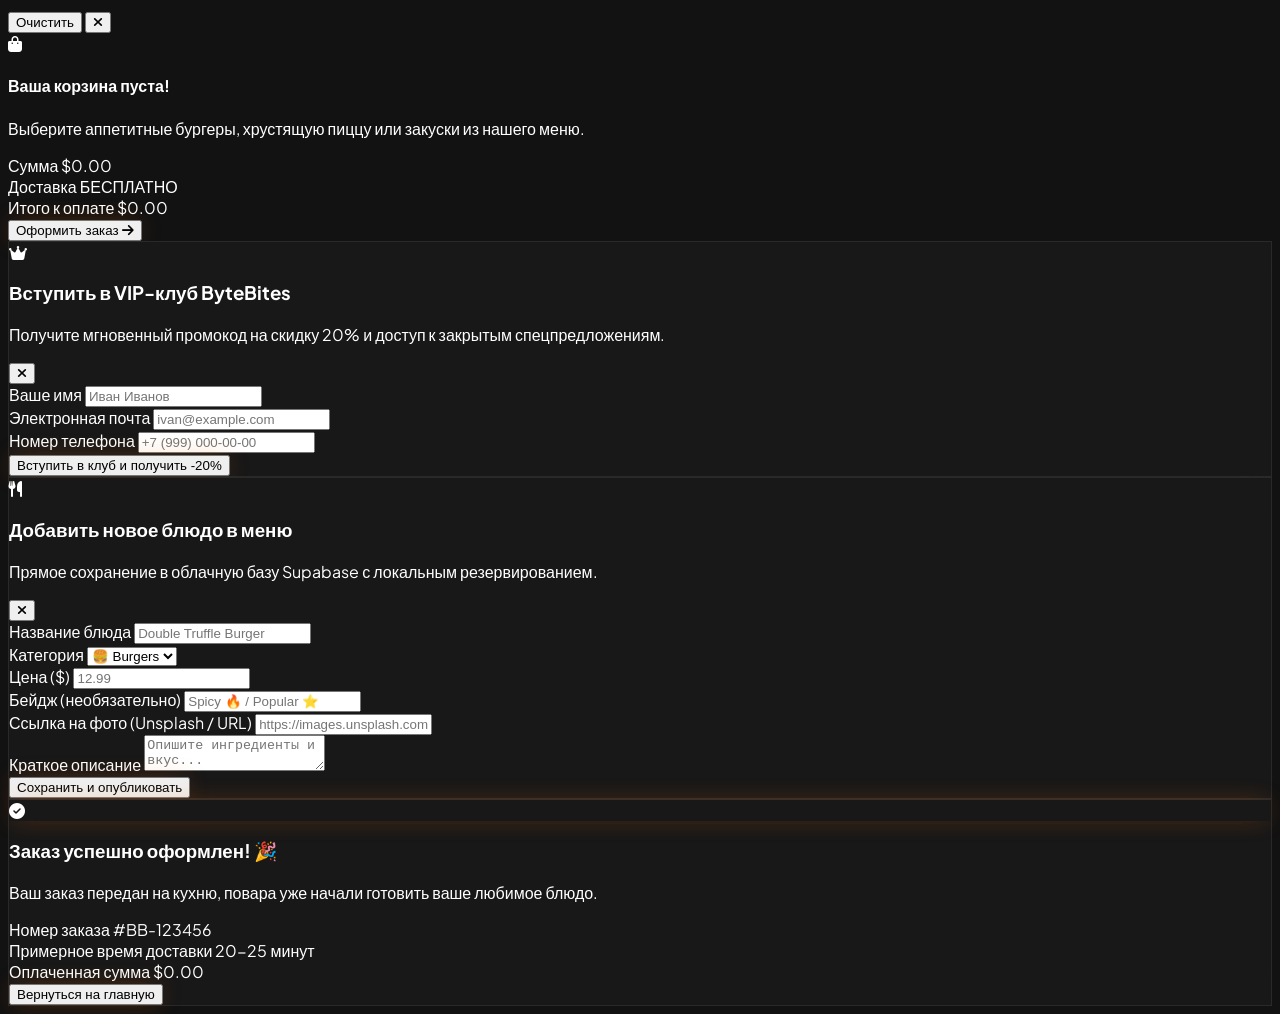
==== commit 932e15d9: "Fix broken images, favicon 404, and cart layout bugs" ====
--- a/index.html
+++ b/index.html
@@ -4,6 +4,7 @@
     <meta charset="UTF-8">
     <meta name="viewport" content="width=device-width, initial-scale=1.0">
     <title>ByteBites Cafe | Fast, Fresh & Delivered Hot</title>
+    <link rel="icon" href="data:;base64,iVBORw0KGgo=">
     
     <!-- Google Fonts: Plus Jakarta Sans -->
     <link rel="preconnect" href="https://fonts.googleapis.com">
@@ -196,6 +197,7 @@
                             <img 
                                 src="https://images.unsplash.com/photo-1550547660-d9450f859349?q=80&w=1200&auto=format&fit=crop" 
                                 alt="ByteBites Gourmet Food" 
+                                onerror="this.onerror=null; this.src='https://images.unsplash.com/photo-1546069901-ba9599a7e63c?q=80&w=1200&auto=format&fit=crop';"
                                 class="w-full h-[380px] sm:h-[480px] object-cover group-hover:scale-105 transition-transform duration-700"
                                 loading="eager"
                                 decoding="async"
--- a/css/style.css
+++ b/css/style.css
@@ -69,6 +69,7 @@
 .line-clamp-2 {
     display: -webkit-box;
     -webkit-line-clamp: 2;
+    line-clamp: 2;
     -webkit-box-orient: vertical;
     overflow: hidden;
 }
@@ -76,6 +77,7 @@
 .line-clamp-3 {
     display: -webkit-box;
     -webkit-line-clamp: 3;
+    line-clamp: 3;
     -webkit-box-orient: vertical;
     overflow: hidden;
 }
